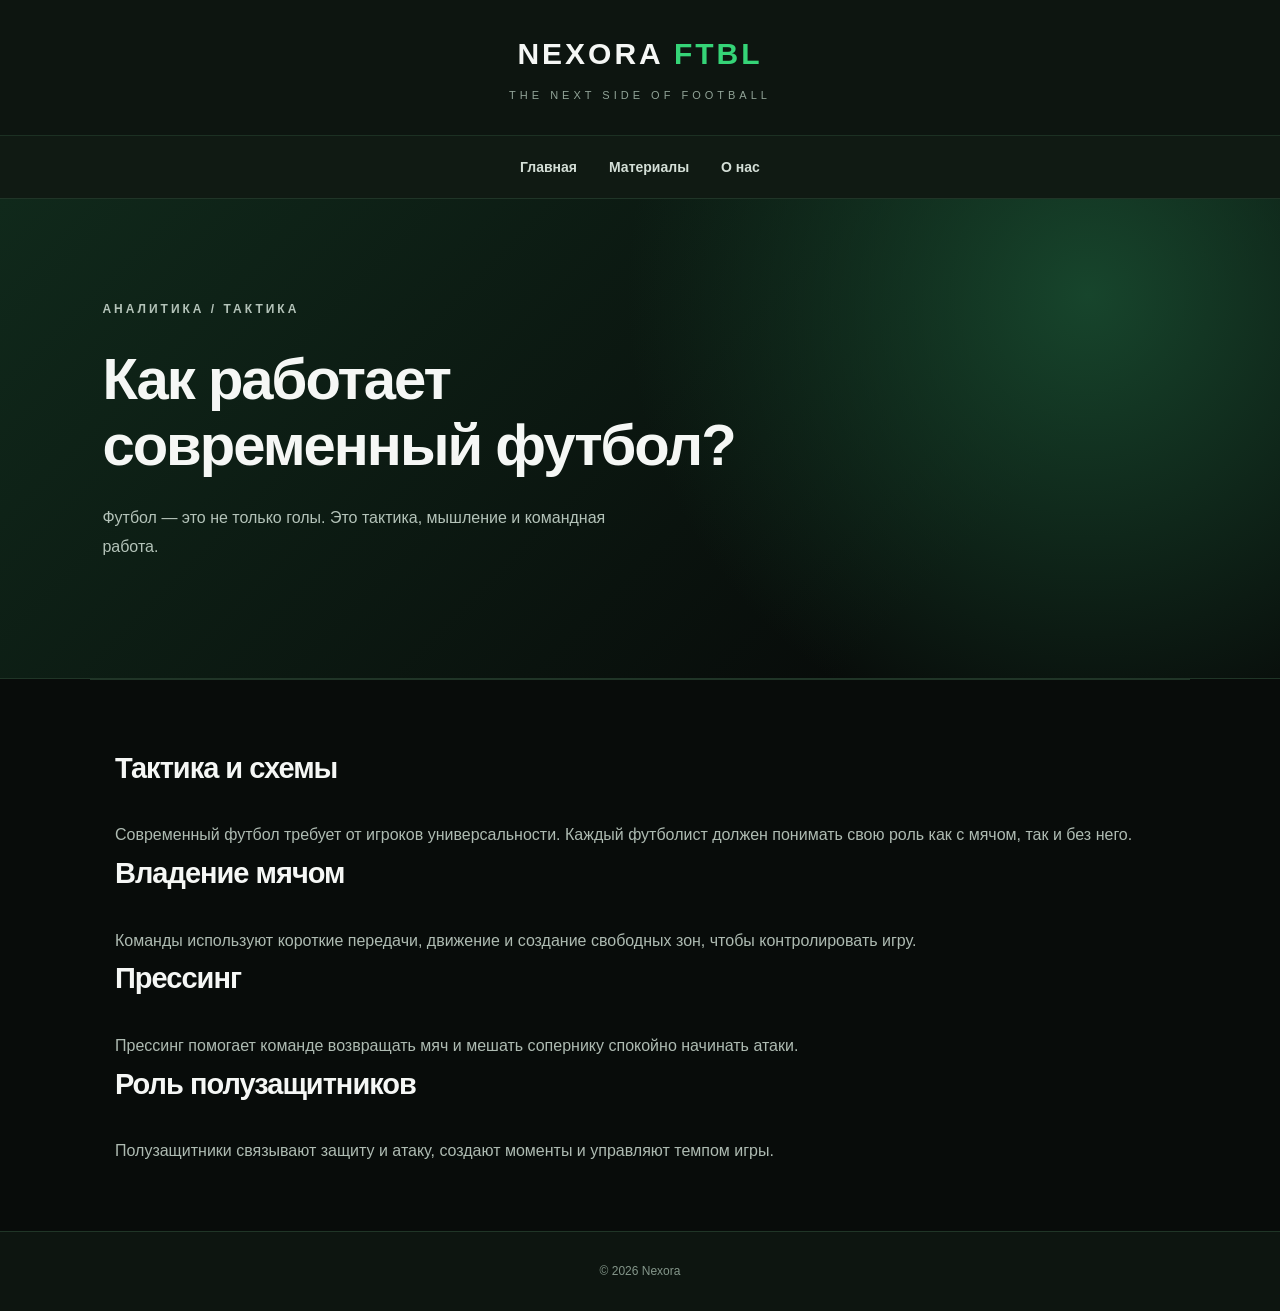
==== analysis.html @ 2d6161da "Add initial analysis.html for football analytics" ====
<!DOCTYPE html>
<html lang="ru">
<head>
  <meta charset="UTF-8">
  <meta name="viewport" content="width=device-width, initial-scale=1.0">
  <title>Аналитика — Nexora</title>
  <link rel="stylesheet" href="style.css">
</head>
<body>

<header>
  <div class="logo">Nexora <span>ftbl</span></div>
  <p>The next side of football</p>
</header>

<nav>
  <a href="index.html">Главная</a>
  <a href="index.html#news">Материалы</a>
  <a href="index.html#about">О нас</a>
</nav>

<main>
  <section class="hero">
    <p class="tag">АНАЛИТИКА / ТАКТИКА</p>
    <h1>Как работает современный футбол?</h1>
    <p>Футбол — это не только голы. Это тактика, мышление и командная работа.</p>
  </section>

  <section id="about">
    <h2>Тактика и схемы</h2>
    <p>Современный футбол требует от игроков универсальности. Каждый футболист должен понимать свою роль как с мячом, так и без него.</p>

    <h2>Владение мячом</h2>
    <p>Команды используют короткие передачи, движение и создание свободных зон, чтобы контролировать игру.</p>

    <h2>Прессинг</h2>
    <p>Прессинг помогает команде возвращать мяч и мешать сопернику спокойно начинать атаки.</p>

    <h2>Роль полузащитников</h2>
    <p>Полузащитники связывают защиту и атаку, создают моменты и управляют темпом игры.</p>
  </section>
</main>

<footer>© 2026 Nexora</footer>

</body>
</html>
---- style.css ----
* {
  margin: 0;
  padding: 0;
  box-sizing: border-box;
}

html {
  scroll-behavior: smooth;
}

body {
  background: #080c0a;
  color: #f5f7f5;
  font-family: Arial, sans-serif;
  line-height: 1.6;
}

header {
  padding: 30px 20px;
  text-align: center;
  background: #0d1510;
  border-bottom: 1px solid #1c3023;
}

.logo {
  font-size: 30px;
  font-weight: 900;
  letter-spacing: 3px;
  text-transform: uppercase;
}

.logo span {
  color: #35d477;
}

header p {
  color: #91a397;
  font-size: 11px;
  margin-top: 9px;
  letter-spacing: 4px;
  text-transform: uppercase;
}

nav {
  display: flex;
  justify-content: center;
  gap: 32px;
  padding: 20px 10px;
  background: #101a13;
  border-bottom: 1px solid #203527;
}

nav a {
  color: #d4dfd7;
  text-decoration: none;
  font-size: 14px;
  font-weight: bold;
  transition: color 0.3s;
}

nav a:hover {
  color: #35d477;
}

.hero {
  padding: 100px 8%;
  min-height: 480px;
  background:
    radial-gradient(
      circle at 85% 20%,
      #17452c 0%,
      transparent 40%
    ),
    linear-gradient(135deg, #10291b, #080c0a 75%);
  border-bottom: 1px solid #203527;
}

.tag, .number {
  color: #35d477;
  font-size: 12px;
  font-weight: bold;
  letter-spacing: 3px;
}

.hero h1 {
  font-size: clamp(36px, 7vw, 58px);
  line-height: 1.15;
  margin: 25px 0;
  max-width: 650px;
  letter-spacing: -2px;
}

.hero p {
  color: #b4c3b9;
  line-height: 1.8;
  max-width: 550px;
}

.button {
  display: inline-block;
  margin-top: 30px;
  padding: 15px 26px;
  background: #35d477;
  color: #07110b;
  text-decoration: none;
  font-weight: bold;
  border-radius: 5px;
  transition: 0.3s;
}

.button:hover {
  background: #69ee9d;
  transform: translateY(-3px);
}

#news, #about {
  max-width: 1100px;
  margin: auto;
  padding: 65px 25px;
}

h2 {
  font-size: 29px;
  margin-bottom: 30px;
  letter-spacing: -1px;
}

.news {
  background: linear-gradient(145deg, #151f18, #0d130f);
  padding: 30px;
  margin-bottom: 20px;
  border: 1px solid #263c2d;
  border-radius: 10px;
  transition: 0.3s;
}

.news:hover {
  border-color: #35d477;
  transform: translateY(-4px);
}

.news h3 {
  margin: 17px 0 12px;
  font-size: 22px;
}

.news p, #about p {
  color: #aebbb2;
  line-height: 1.8;
}

#about {
  border-top: 1px solid #203527;
}

footer {
  padding: 30px 20px;
  text-align: center;
  color: #84968a;
  background: #0d1510;
  border-top: 1px solid #203527;
  font-size: 12px;
}

@media (max-width: 600px) {
  header {
    padding: 25px 10px;
  }

  nav {
    gap: 20px;
  }

  nav a {
    font-size: 13px;
  }

  .hero {
    padding: 75px 25px;
    min-height: 430px;
  }

  .hero h1 {
    font-size: 39px;
  }

  #news, #about {
    padding: 45px 18px;
  }

  .news {
    padding: 23px;
  }

  .news h3 {
    font-size: 19px;
  }
}
.news-link {
  display: block;
  color: inherit;
  text-decoration: none;
}

.news-link .news {
  cursor: pointer;
}
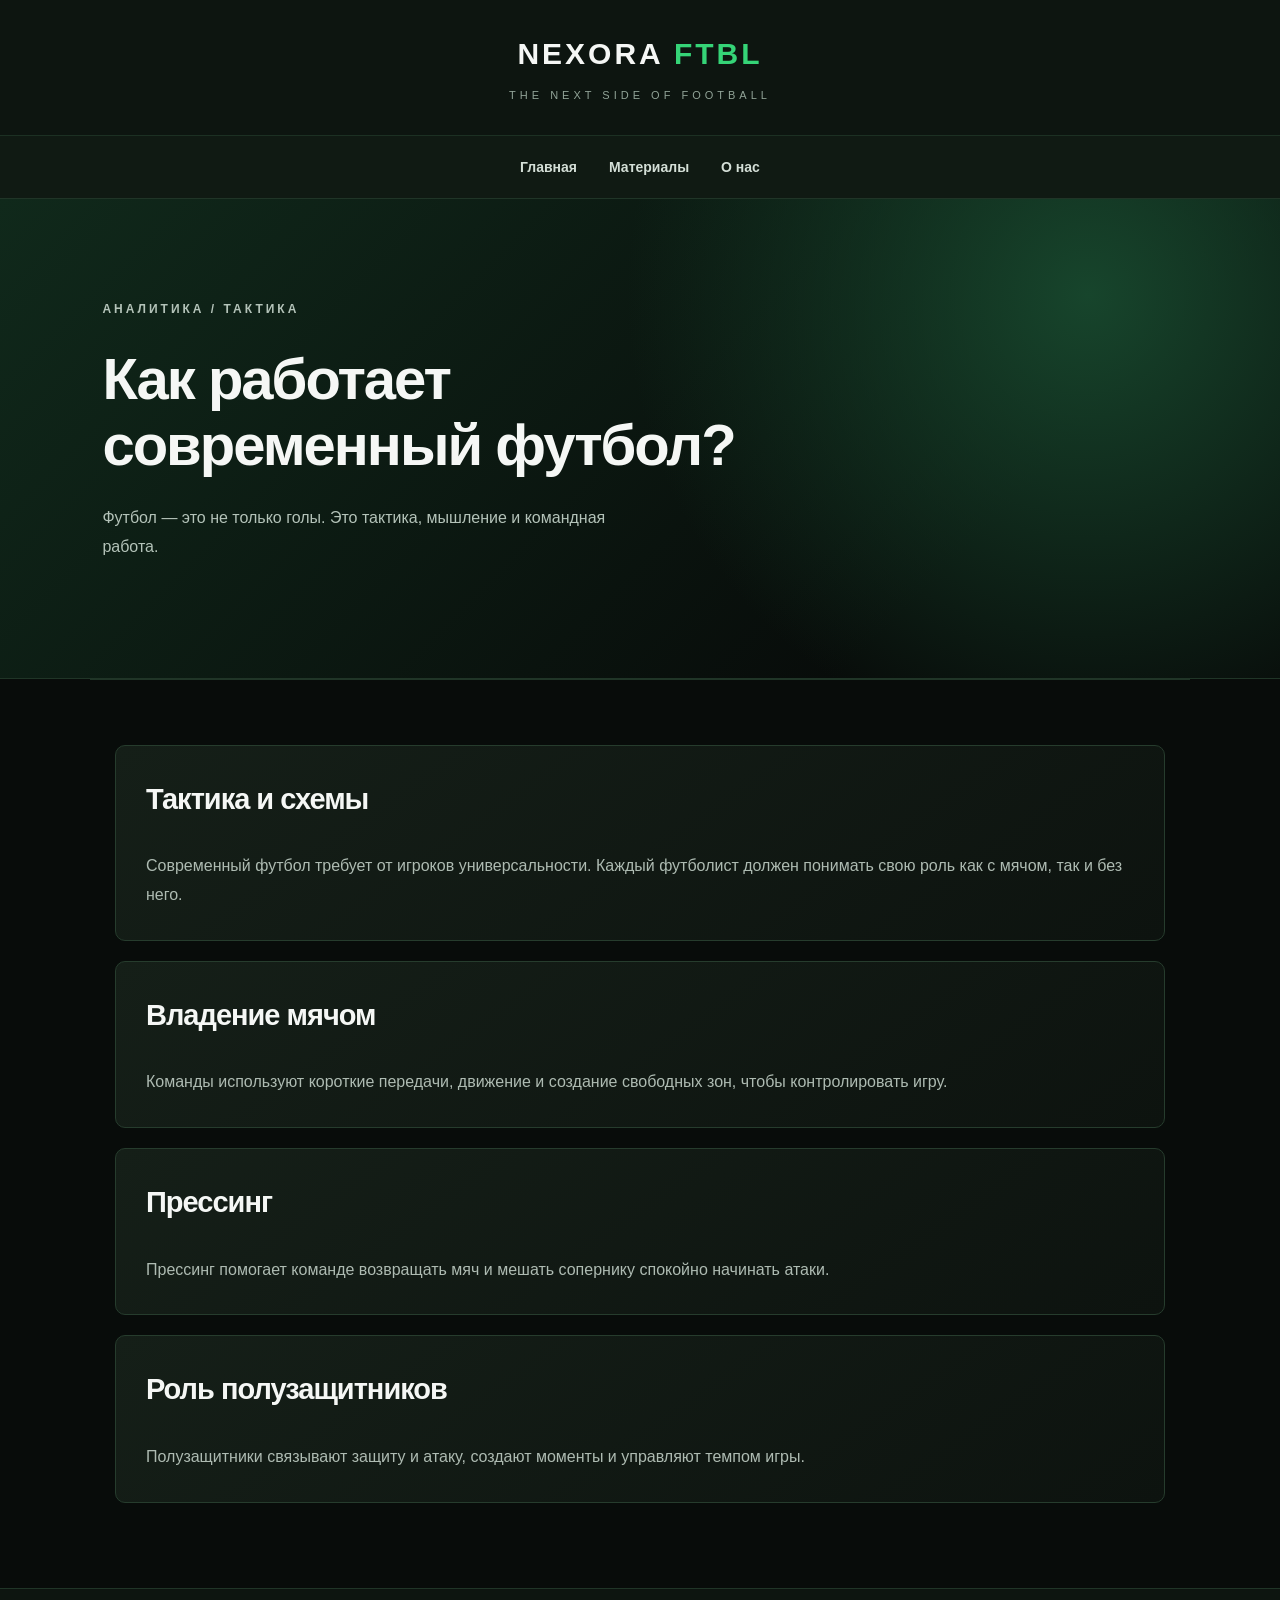
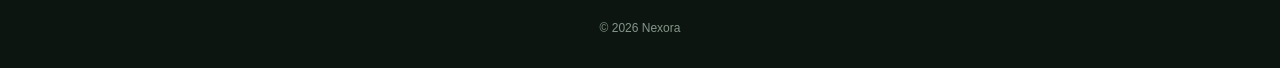
==== commit d22ac60a: "Add articles about football tactics and strategies" ====
--- a/analysis.html
+++ b/analysis.html
@@ -27,19 +27,27 @@
   </section>
 
   <section id="about">
+  <article class="news">
     <h2>Тактика и схемы</h2>
     <p>Современный футбол требует от игроков универсальности. Каждый футболист должен понимать свою роль как с мячом, так и без него.</p>
+  </article>
 
+  <article class="news">
     <h2>Владение мячом</h2>
     <p>Команды используют короткие передачи, движение и создание свободных зон, чтобы контролировать игру.</p>
+  </article>
 
+  <article class="news">
     <h2>Прессинг</h2>
     <p>Прессинг помогает команде возвращать мяч и мешать сопернику спокойно начинать атаки.</p>
+  </article>
 
+  <article class="news">
     <h2>Роль полузащитников</h2>
     <p>Полузащитники связывают защиту и атаку, создают моменты и управляют темпом игры.</p>
+  </article>
   </section>
-</main>
+    
 
 <footer>© 2026 Nexora</footer>
 
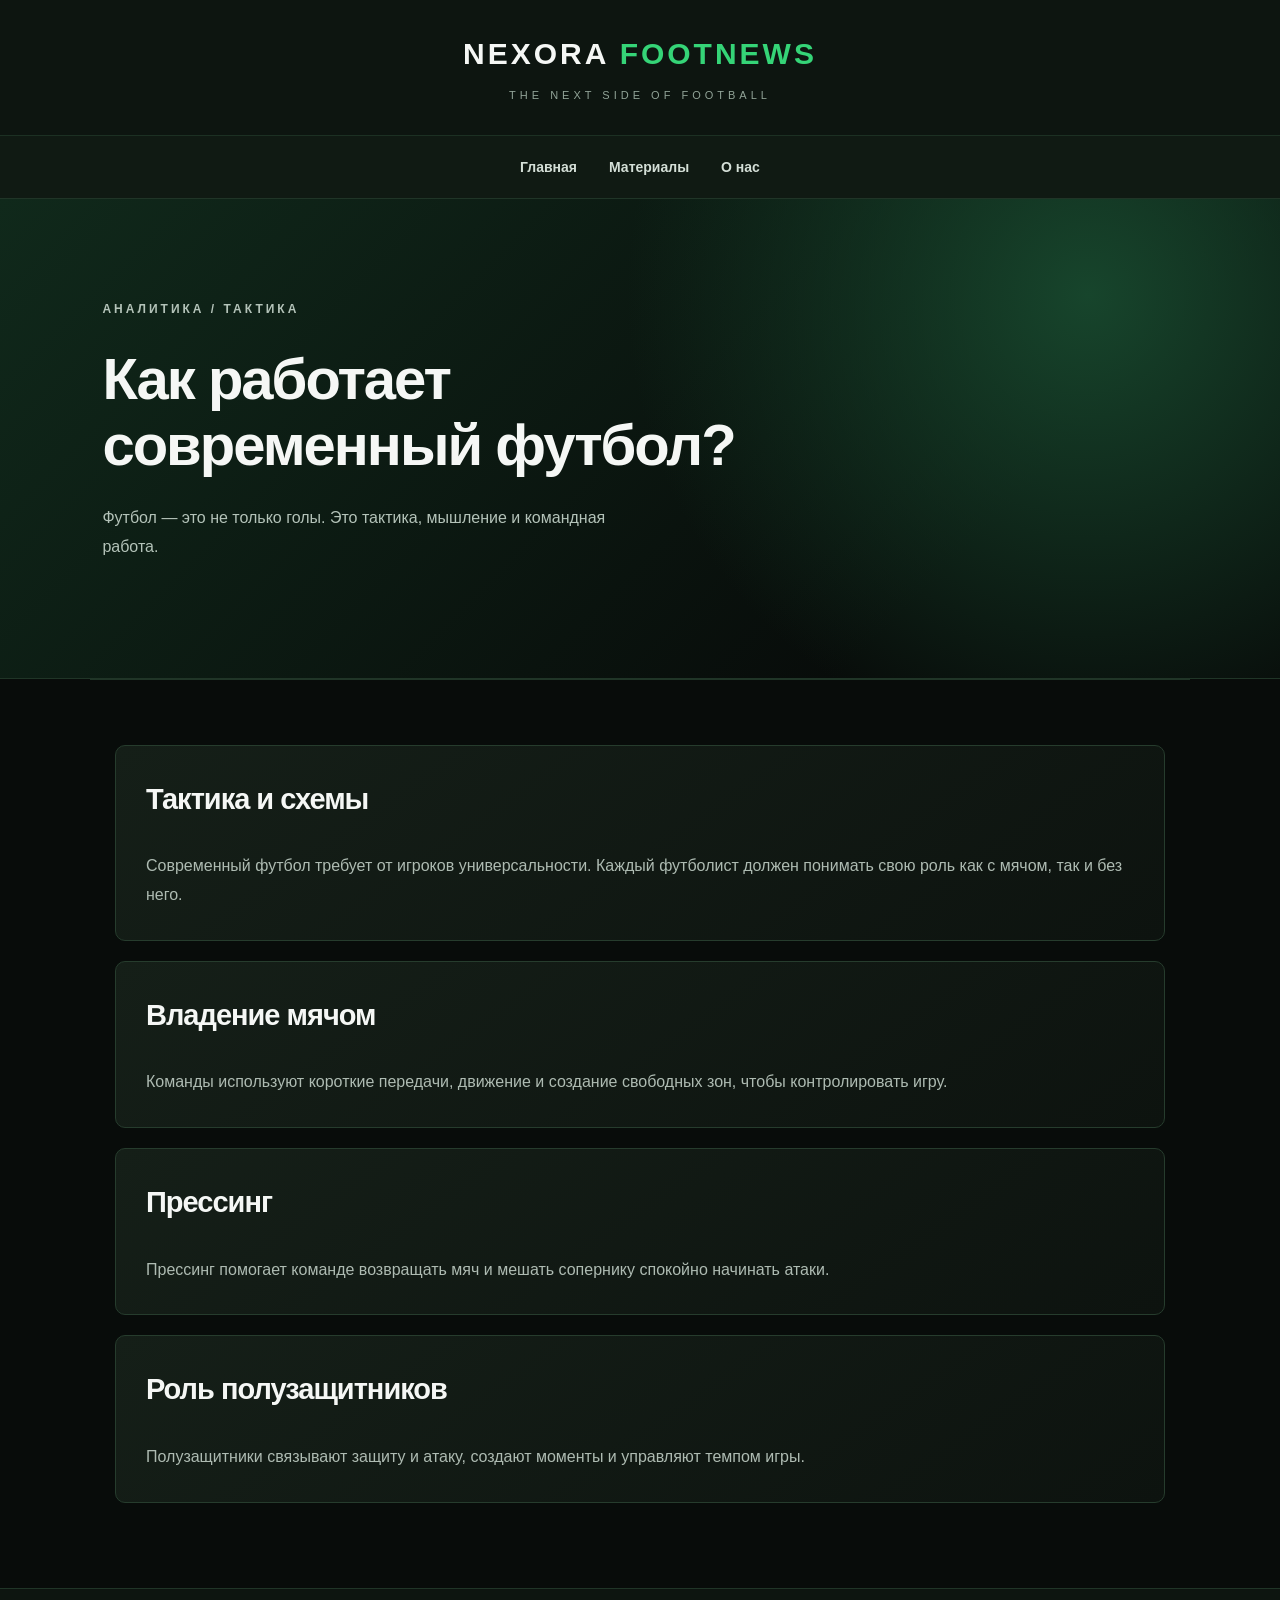
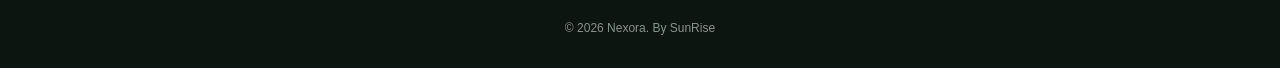
==== commit d8a9f87f: "Update logo and footer text in analysis.html" ====
--- a/analysis.html
+++ b/analysis.html
@@ -9,7 +9,7 @@
 <body>
 
 <header>
-  <div class="logo">Nexora <span>ftbl</span></div>
+  <div class="logo">Nexora <span>footnews</span></div>
   <p>The next side of football</p>
 </header>
 
@@ -49,7 +49,7 @@
   </section>
     
 
-<footer>© 2026 Nexora</footer>
+<footer>© 2026 Nexora. By SunRise</footer>
 
 </body>
 </html>
